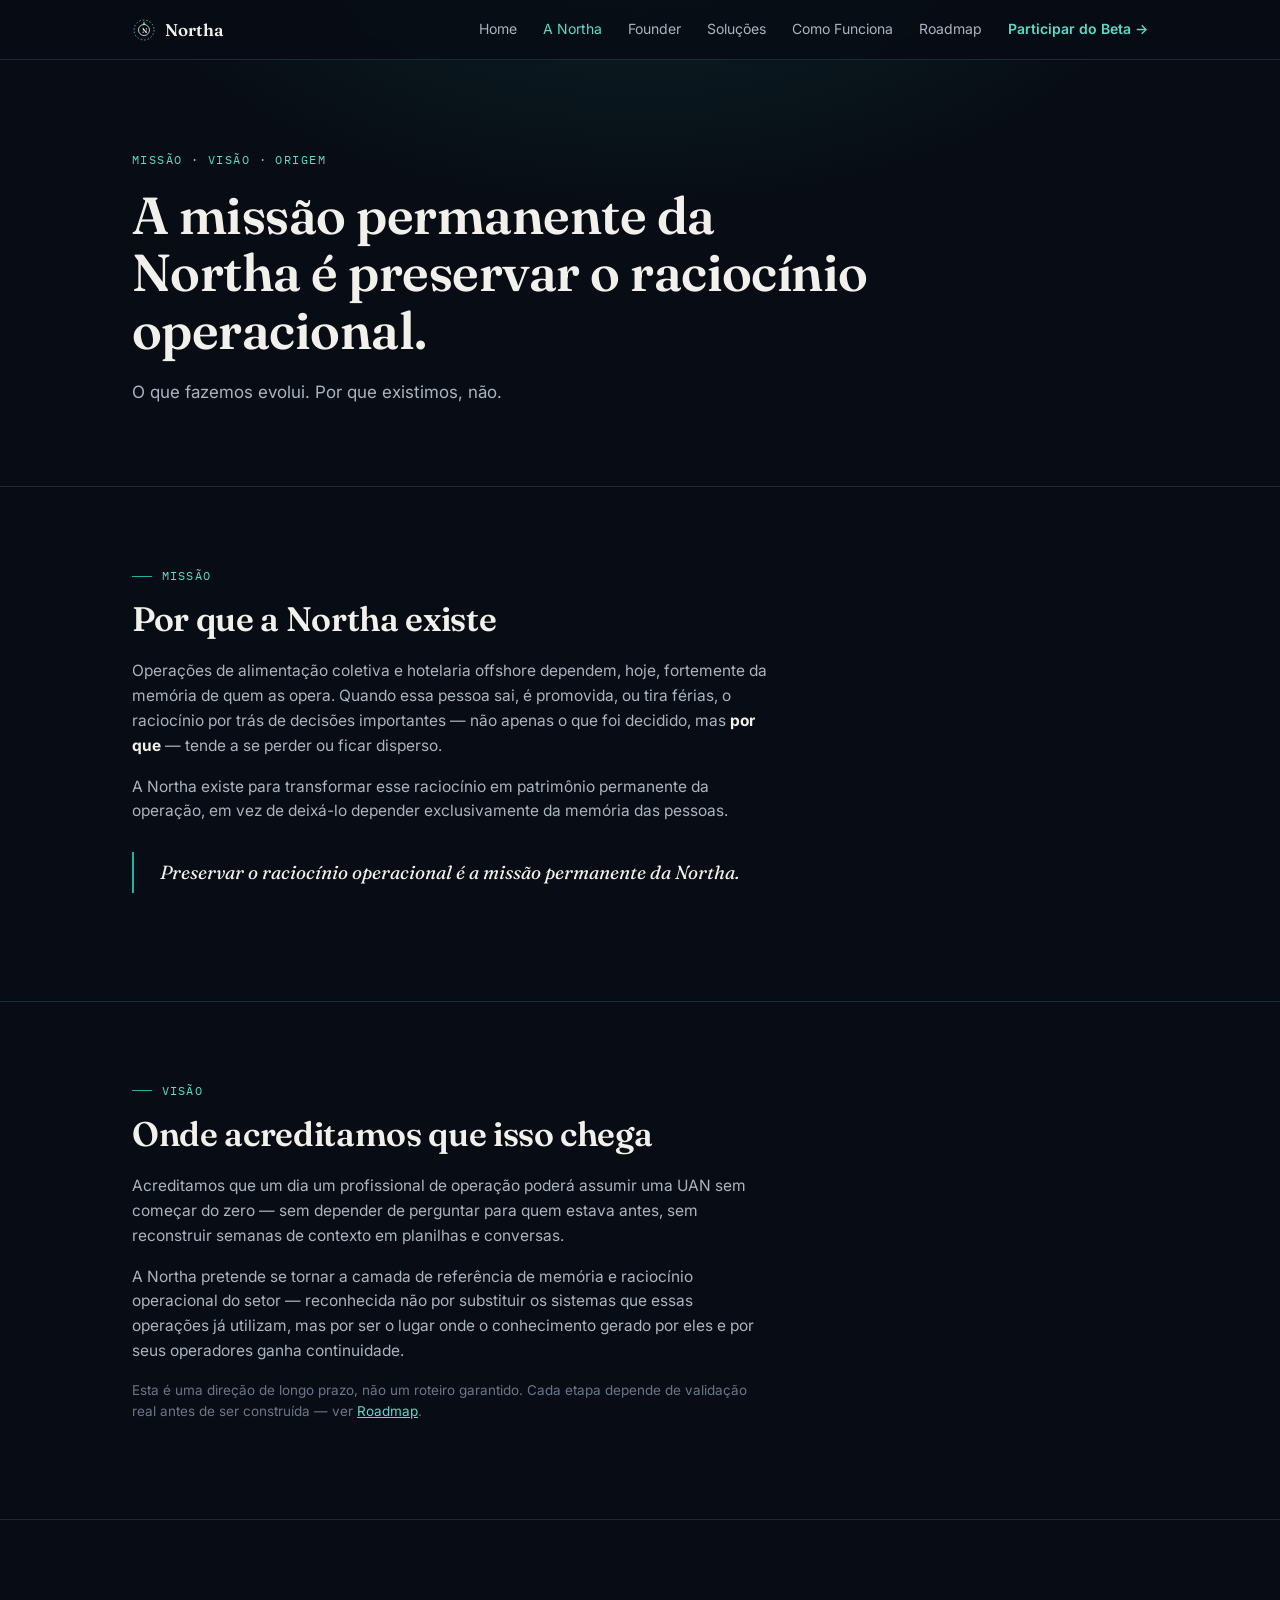
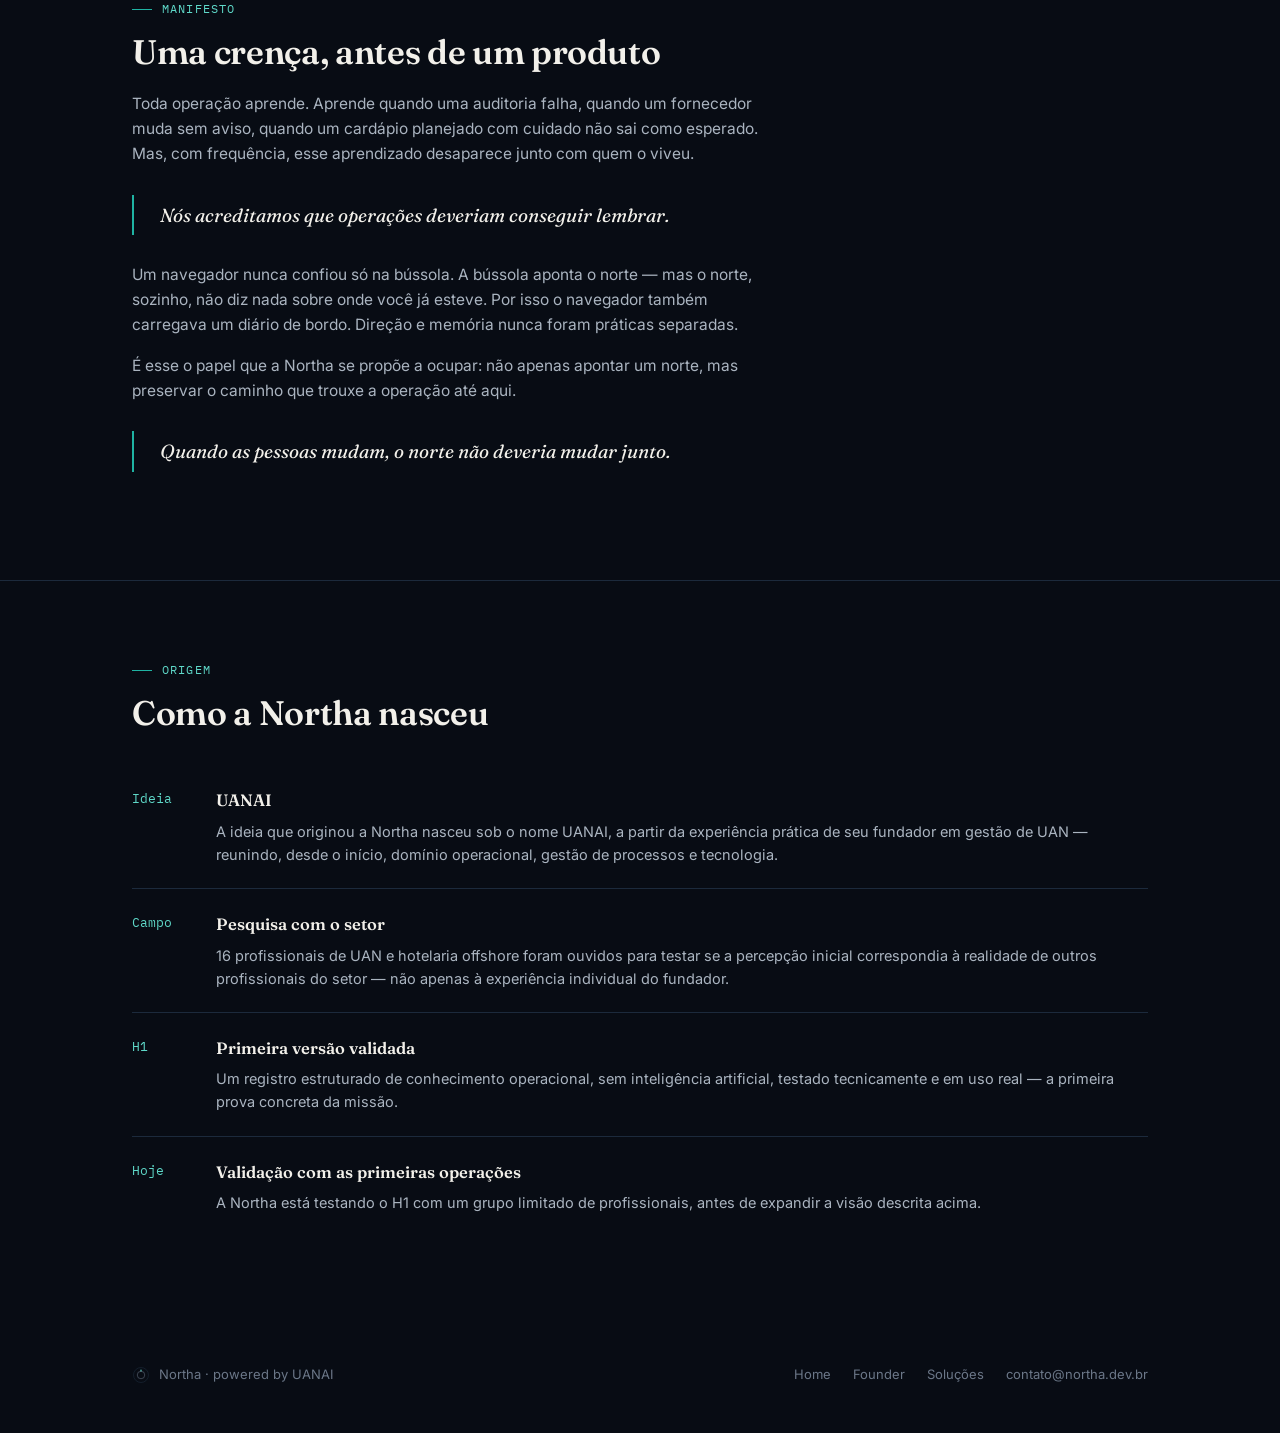
==== a-northa.html @ 6468fe75 "primeira versão do site institucional da Northa" ====
<!DOCTYPE html>
<html lang="pt-BR">
<head>
<meta charset="UTF-8">
<meta name="viewport" content="width=device-width, initial-scale=1.0">
<title>A Northa — Missão, Visão e Origem</title>
<link rel="preconnect" href="https://fonts.googleapis.com">
<link href="https://fonts.googleapis.com/css2?family=Fraunces:opsz,wght@9..144,500;9..144,600;9..144,700&family=Inter:wght@400;500;600;700&family=IBM+Plex+Mono:wght@400;500&display=swap" rel="stylesheet">
<link rel="stylesheet" href="shared.css">
</head>
<body>

<header class="site-nav">
  <div class="nav-inner">
    <a href="index.html" class="brand">
      <svg viewBox="0 0 48 48" fill="none"><circle cx="24" cy="24" r="20" stroke="#5fd9c9" stroke-width="1.6" stroke-dasharray="3 4"/><path d="M24 6 L27 15 L24 12 L21 15 Z" fill="#5fd9c9"/><circle cx="24" cy="24" r="11" stroke="#f2f0ea" stroke-width="1.6"/><text x="24" y="29" text-anchor="middle" font-family="Fraunces, serif" font-size="14" font-weight="600" fill="#f2f0ea">N</text></svg>
      <span class="brand-name">Northa</span>
    </a>
    <button class="nav-toggle" onclick="document.getElementById('navlinks').classList.toggle('open')">☰</button>
    <nav class="nav-links" id="navlinks">
      <a href="index.html">Home</a>
      <a href="a-northa.html" class="active">A Northa</a>
      <a href="founder.html">Founder</a>
      <a href="solucoes.html">Soluções</a>
      <a href="como-funciona.html">Como Funciona</a>
      <a href="roadmap.html">Roadmap</a>
      <a href="northa-landing.html" style="color:var(--teal-bright); font-weight:600;">Participar do Beta →</a>
    </nav>
  </div>
</header>

<main>
  <section class="page-hero">
    <div class="wrap">
      <div class="eyebrow">Missão · Visão · Origem</div>
      <h1 class="hero-title">A missão permanente da Northa é preservar o raciocínio operacional.</h1>
      <p class="hero-sub">O que fazemos evolui. Por que existimos, não.</p>
    </div>
  </section>

  <section>
    <div class="wrap">
      <div class="section-kicker">Missão</div>
      <h2 class="section-title">Por que a Northa existe</h2>
      <p class="body-text" style="margin-top:20px;">Operações de alimentação coletiva e hotelaria offshore dependem, hoje, fortemente da memória de quem as opera. Quando essa pessoa sai, é promovida, ou tira férias, o raciocínio por trás de decisões importantes — não apenas o que foi decidido, mas <strong>por que</strong> — tende a se perder ou ficar disperso.</p>
      <p class="body-text">A Northa existe para transformar esse raciocínio em patrimônio permanente da operação, em vez de deixá-lo depender exclusivamente da memória das pessoas.</p>
      <div class="quote-block">Preservar o raciocínio operacional é a missão permanente da Northa.</div>
    </div>
  </section>

  <section>
    <div class="wrap">
      <div class="section-kicker">Visão</div>
      <h2 class="section-title">Onde acreditamos que isso chega</h2>
      <p class="body-text" style="margin-top:20px;">Acreditamos que um dia um profissional de operação poderá assumir uma UAN sem começar do zero — sem depender de perguntar para quem estava antes, sem reconstruir semanas de contexto em planilhas e conversas.</p>
      <p class="body-text">A Northa pretende se tornar a camada de referência de memória e raciocínio operacional do setor — reconhecida não por substituir os sistemas que essas operações já utilizam, mas por ser o lugar onde o conhecimento gerado por eles e por seus operadores ganha continuidade.</p>
      <p class="body-text" style="color:var(--text-2); font-size:13.5px;">Esta é uma direção de longo prazo, não um roteiro garantido. Cada etapa depende de validação real antes de ser construída — ver <a href="roadmap.html" style="color:var(--teal-bright); text-decoration:underline;">Roadmap</a>.</p>
    </div>
  </section>

  <section>
    <div class="wrap">
      <div class="section-kicker">Manifesto</div>
      <h2 class="section-title" style="margin-bottom:20px;">Uma crença, antes de um produto</h2>
      <p class="body-text">Toda operação aprende. Aprende quando uma auditoria falha, quando um fornecedor muda sem aviso, quando um cardápio planejado com cuidado não sai como esperado. Mas, com frequência, esse aprendizado desaparece junto com quem o viveu.</p>
      <div class="quote-block">Nós acreditamos que operações deveriam conseguir lembrar.</div>
      <p class="body-text">Um navegador nunca confiou só na bússola. A bússola aponta o norte — mas o norte, sozinho, não diz nada sobre onde você já esteve. Por isso o navegador também carregava um diário de bordo. Direção e memória nunca foram práticas separadas.</p>
      <p class="body-text">É esse o papel que a Northa se propõe a ocupar: não apenas apontar um norte, mas preservar o caminho que trouxe a operação até aqui.</p>
      <div class="quote-block">Quando as pessoas mudam, o norte não deveria mudar junto.</div>
    </div>
  </section>

  <section>
    <div class="wrap">
      <div class="section-kicker">Origem</div>
      <h2 class="section-title">Como a Northa nasceu</h2>
      <div class="timeline" style="margin-top:32px;">
        <div class="timeline-item">
          <div class="timeline-mark">Ideia</div>
          <div class="timeline-body">
            <h3>UANAI</h3>
            <p>A ideia que originou a Northa nasceu sob o nome UANAI, a partir da experiência prática de seu fundador em gestão de UAN — reunindo, desde o início, domínio operacional, gestão de processos e tecnologia.</p>
          </div>
        </div>
        <div class="timeline-item">
          <div class="timeline-mark">Campo</div>
          <div class="timeline-body">
            <h3>Pesquisa com o setor</h3>
            <p>16 profissionais de UAN e hotelaria offshore foram ouvidos para testar se a percepção inicial correspondia à realidade de outros profissionais do setor — não apenas à experiência individual do fundador.</p>
          </div>
        </div>
        <div class="timeline-item">
          <div class="timeline-mark">H1</div>
          <div class="timeline-body">
            <h3>Primeira versão validada</h3>
            <p>Um registro estruturado de conhecimento operacional, sem inteligência artificial, testado tecnicamente e em uso real — a primeira prova concreta da missão.</p>
          </div>
        </div>
        <div class="timeline-item">
          <div class="timeline-mark">Hoje</div>
          <div class="timeline-body">
            <h3>Validação com as primeiras operações</h3>
            <p>A Northa está testando o H1 com um grupo limitado de profissionais, antes de expandir a visão descrita acima.</p>
          </div>
        </div>
      </div>
    </div>
  </section>
</main>

<footer class="site-footer">
  <div class="wrap foot-inner">
    <div class="foot-brand">
      <svg viewBox="0 0 48 48" fill="none" width="18" height="18"><circle cx="24" cy="24" r="20" stroke="#1c2a3c" stroke-width="1.6"/><path d="M24 8 L27 16 L24 13 L21 16 Z" fill="#5fd9c9"/><circle cx="24" cy="24" r="10" stroke="#6b7788" stroke-width="1.4"/></svg>
      <span>Northa · powered by UANAI</span>
    </div>
    <div class="foot-links">
      <a href="index.html">Home</a>
      <a href="founder.html">Founder</a>
      <a href="solucoes.html">Soluções</a>
      <a href="mailto:contato@northa.dev.br">contato@northa.dev.br</a>
    </div>
  </div>
</footer>

</body>
</html>
---- shared.css ----
/* ================= NORTHA — SISTEMA VISUAL INSTITUCIONAL ================= */
:root{
  --bg-0:#080c14; --bg-1:#0c1420; --bg-2:#101c2c; --line:#1c2a3c;
  --teal:#1fb3a3; --teal-bright:#5fd9c9; --text-0:#f2f0ea; --text-1:#aab4c0; --text-2:#6b7788;
}
*{box-sizing:border-box; margin:0; padding:0;}
html{scroll-behavior:smooth;}
body{
  background:var(--bg-0); color:var(--text-0); font-family:'Inter',sans-serif;
  line-height:1.6; -webkit-font-smoothing:antialiased; overflow-x:hidden;
}
.serif{ font-family:'Fraunces', serif; }
.mono{ font-family:'IBM Plex Mono', monospace; }
a{ color:inherit; text-decoration:none; }
::selection{ background:var(--teal); color:var(--bg-0); }
.wrap{ max-width:1080px; margin:0 auto; padding:0 32px; }
@media(max-width:640px){ .wrap{ padding:0 20px; } }

/* ---------- NAV ---------- */
header.site-nav{
  position:fixed; top:0; left:0; right:0; z-index:50;
  background:rgba(8,12,20,0.86); backdrop-filter: blur(10px);
  border-bottom:1px solid var(--line);
}
.nav-inner{
  display:flex; align-items:center; justify-content:space-between;
  padding:16px 32px; max-width:1080px; margin:0 auto; gap:20px;
}
.brand{ display:flex; align-items:center; gap:9px; flex-shrink:0; }
.brand svg{ width:24px; height:24px; }
.brand-name{ font-family:'Fraunces',serif; font-weight:600; font-size:17px; }
.nav-links{ display:flex; gap:26px; font-size:14px; color:var(--text-1); flex-wrap:wrap; }
.nav-links a:hover, .nav-links a.active{ color:var(--teal-bright); }
.nav-toggle{ display:none; background:none; border:none; color:var(--text-0); font-size:22px; cursor:pointer; }
@media(max-width:800px){
  .nav-links{
    display:none; position:absolute; top:100%; left:0; right:0;
    background:var(--bg-0); border-bottom:1px solid var(--line);
    flex-direction:column; padding:16px 32px 24px; gap:16px;
  }
  .nav-links.open{ display:flex; }
  .nav-toggle{ display:block; }
}

/* ---------- HERO SHARED ---------- */
.page-hero{ padding:150px 0 80px; border-bottom:1px solid var(--line); position:relative; }
.page-hero::before{
  content:''; position:absolute; inset:0;
  background:radial-gradient(ellipse 900px 460px at 50% -12%, rgba(31,179,163,0.13), transparent 60%);
  pointer-events:none;
}
.eyebrow{
  font-family:'IBM Plex Mono',monospace; font-size:12px; letter-spacing:0.12em; text-transform:uppercase;
  color:var(--teal-bright); margin-bottom:18px; position:relative; z-index:1;
}
h1.hero-title{
  font-family:'Fraunces',serif; font-weight:600; font-size:clamp(30px,4.6vw,52px);
  line-height:1.1; letter-spacing:-0.01em; max-width:760px; position:relative; z-index:1;
}
p.hero-sub{ font-size:17px; color:var(--text-1); max-width:600px; margin-top:20px; position:relative; z-index:1; }

/* ---------- SECTION SHARED ---------- */
section{ padding:80px 0; border-bottom:1px solid var(--line); }
section:last-of-type{ border-bottom:none; }
.section-kicker{
  font-family:'IBM Plex Mono',monospace; font-size:11.5px; letter-spacing:0.1em; text-transform:uppercase;
  color:var(--teal-bright); margin-bottom:14px; display:flex; align-items:center; gap:10px;
}
.section-kicker::before{ content:''; width:20px; height:1px; background:var(--teal); }
h2.section-title{
  font-family:'Fraunces',serif; font-weight:600; font-size:clamp(24px,3vw,34px); line-height:1.18; letter-spacing:-0.01em;
}
p.section-lead{ color:var(--text-1); font-size:16px; margin-top:14px; max-width:600px; }
p.body-text{ color:var(--text-1); font-size:15.5px; margin-bottom:16px; max-width:640px; }
p.body-text strong{ color:var(--text-0); }

/* ---------- CARDS / GRIDS ---------- */
.card-grid{ display:grid; gap:1px; background:var(--line); border:1px solid var(--line); }
.grid-2{ grid-template-columns:repeat(2,1fr); }
.grid-3{ grid-template-columns:repeat(3,1fr); }
@media(max-width:760px){ .grid-2, .grid-3{ grid-template-columns:1fr; } }
.card{ background:var(--bg-1); padding:32px 28px; }
.card-title{ font-family:'Fraunces',serif; font-weight:600; font-size:19px; margin-bottom:10px; }
.card-desc{ font-size:14.5px; color:var(--text-1); line-height:1.55; }
.card-icon{ width:32px; height:32px; color:var(--teal-bright); margin-bottom:16px; }

/* ---------- QUOTE / MANIFESTO BLOCK ---------- */
.quote-block{
  border-left:2px solid var(--teal); padding:6px 0 6px 26px; margin:28px 0;
  font-family:'Fraunces',serif; font-size:19px; font-style:italic; color:var(--text-0); line-height:1.5;
}

/* ---------- TIMELINE (used sparingly, order carries meaning) ---------- */
.timeline{ display:flex; flex-direction:column; gap:0; }
.timeline-item{ display:flex; gap:20px; padding:22px 0; border-bottom:1px solid var(--line); }
.timeline-item:last-child{ border-bottom:none; }
.timeline-mark{
  font-family:'IBM Plex Mono',monospace; color:var(--teal-bright); font-size:13px;
  flex-shrink:0; width:64px; padding-top:2px;
}
.timeline-body h3{ font-family:'Fraunces',serif; font-weight:600; font-size:16.5px; margin-bottom:6px; }
.timeline-body p{ font-size:14.5px; color:var(--text-1); }

/* ---------- BUTTONS ---------- */
.btn{ display:inline-block; font-size:14px; font-weight:600; padding:13px 26px; border-radius:3px; cursor:pointer; border:none; transition:all .2s ease; }
.btn-primary{ background:var(--teal); color:var(--bg-0); }
.btn-primary:hover{ background:var(--teal-bright); }
.btn-ghost{ border:1px solid var(--line); color:var(--text-0); background:transparent; }
.btn-ghost:hover{ border-color:var(--teal); color:var(--teal-bright); }

/* ---------- FOOTER ---------- */
footer.site-footer{ padding:48px 0; }
.foot-inner{ display:flex; justify-content:space-between; align-items:center; flex-wrap:wrap; gap:18px; }
.foot-brand{ display:flex; align-items:center; gap:9px; color:var(--text-2); font-size:13px; }
.foot-links{ display:flex; gap:22px; font-size:13px; color:var(--text-2); flex-wrap:wrap; }
.foot-links a:hover{ color:var(--teal-bright); }

/* ---------- DISCLAIMER (used on Roadmap) ---------- */
.disclaimer-box{
  background:var(--bg-1); border:1px dashed var(--line); border-radius:4px;
  padding:18px 22px; font-size:13.5px; color:var(--text-2); margin-bottom:32px;
}
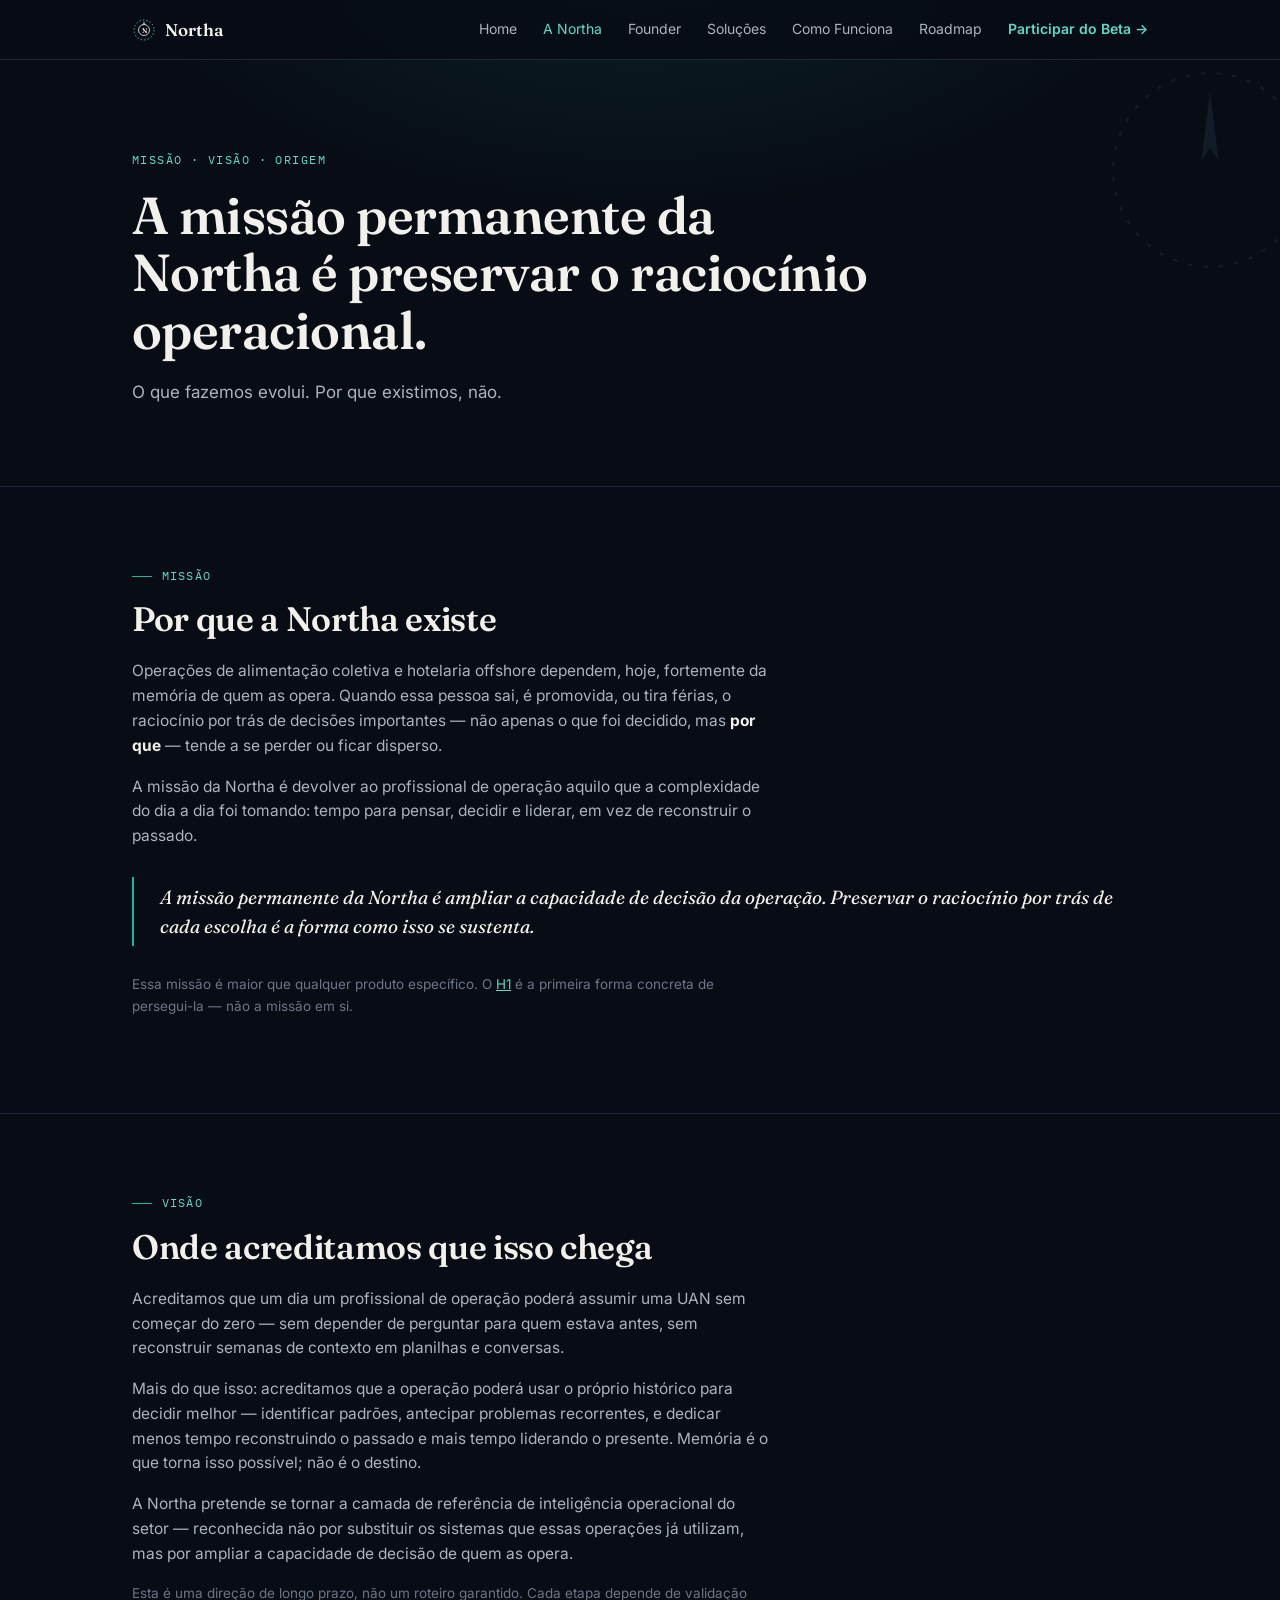
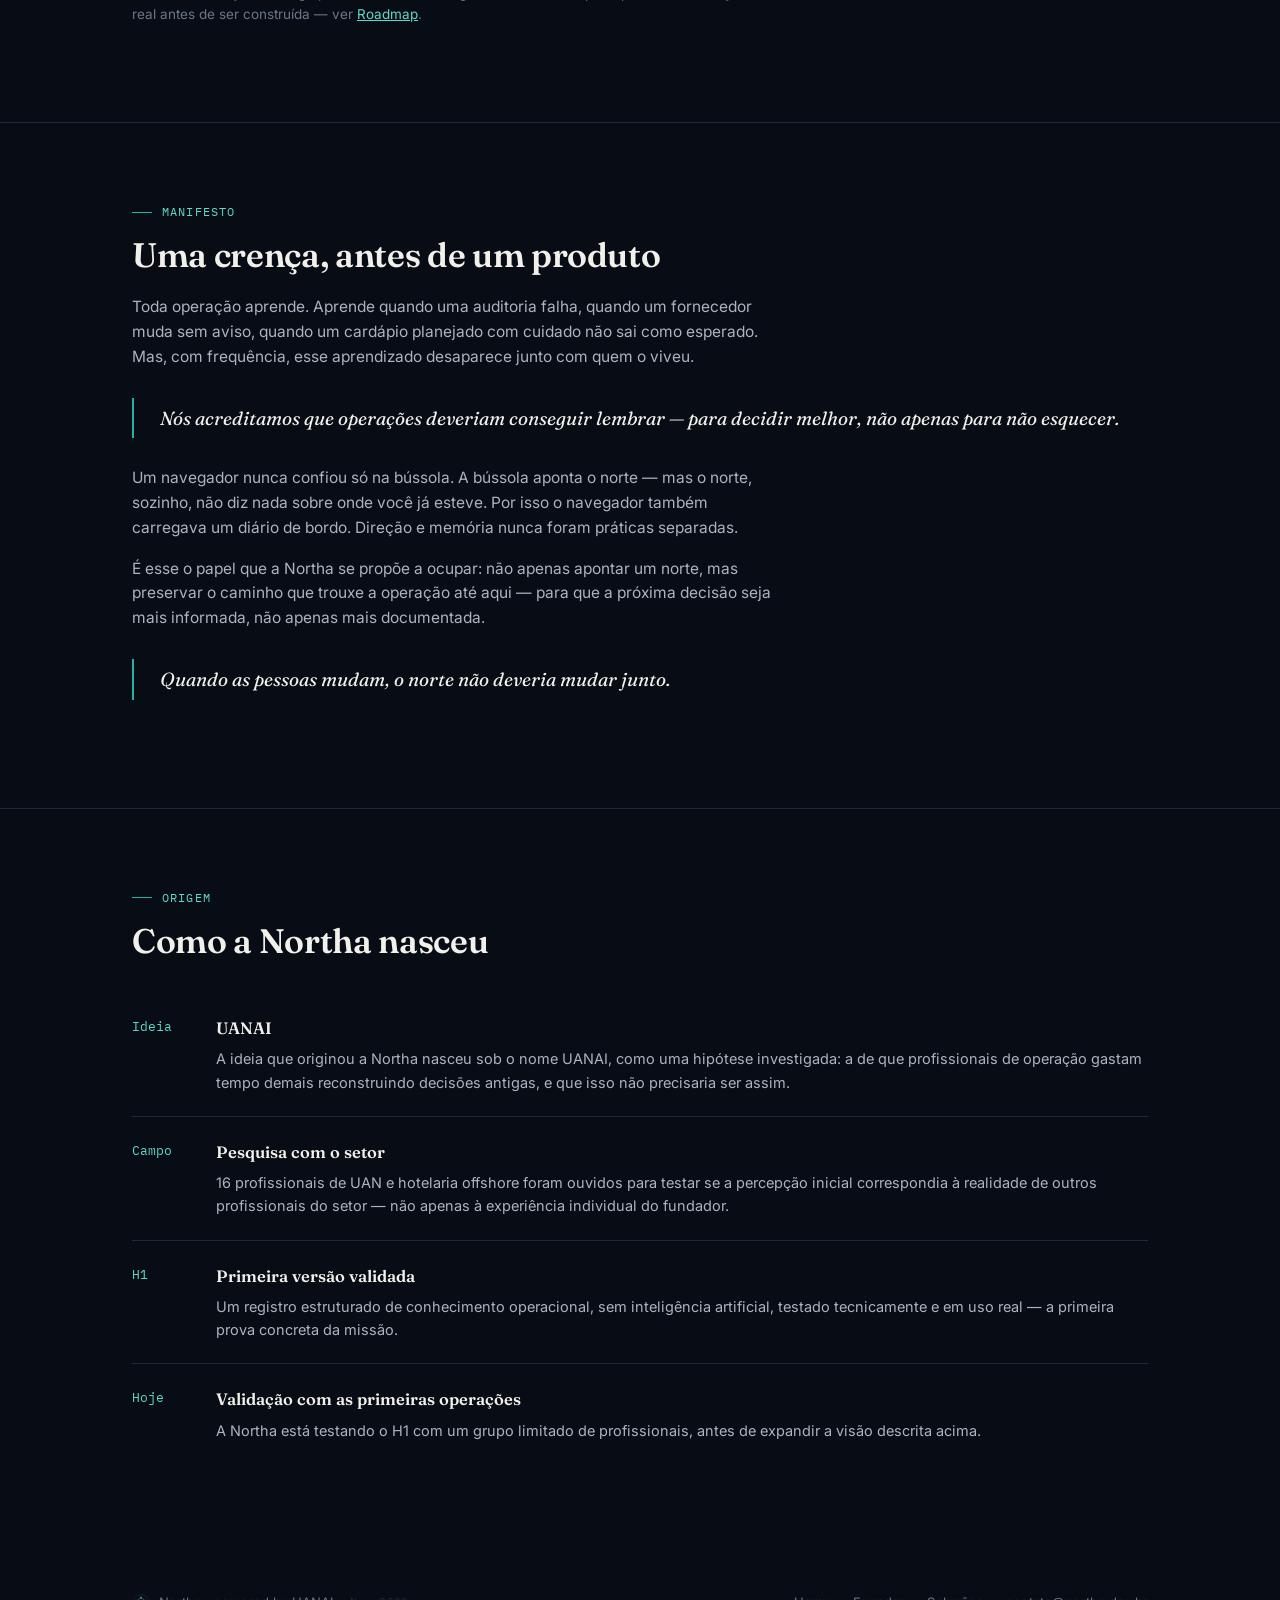
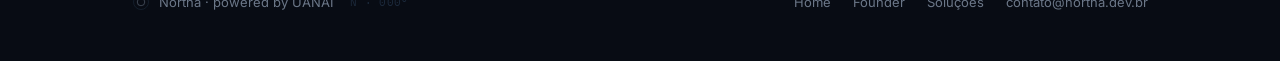
==== commit ddb36992: "revisão de comunicação institucional - auditoria P0-P25" ====
--- a/a-northa.html
+++ b/a-northa.html
@@ -43,8 +43,9 @@
       <div class="section-kicker">Missão</div>
       <h2 class="section-title">Por que a Northa existe</h2>
       <p class="body-text" style="margin-top:20px;">Operações de alimentação coletiva e hotelaria offshore dependem, hoje, fortemente da memória de quem as opera. Quando essa pessoa sai, é promovida, ou tira férias, o raciocínio por trás de decisões importantes — não apenas o que foi decidido, mas <strong>por que</strong> — tende a se perder ou ficar disperso.</p>
-      <p class="body-text">A Northa existe para transformar esse raciocínio em patrimônio permanente da operação, em vez de deixá-lo depender exclusivamente da memória das pessoas.</p>
-      <div class="quote-block">Preservar o raciocínio operacional é a missão permanente da Northa.</div>
+      <p class="body-text">A missão da Northa é devolver ao profissional de operação aquilo que a complexidade do dia a dia foi tomando: tempo para pensar, decidir e liderar, em vez de reconstruir o passado.</p>
+      <div class="quote-block">A missão permanente da Northa é ampliar a capacidade de decisão da operação. Preservar o raciocínio por trás de cada escolha é a forma como isso se sustenta.</div>
+      <p class="body-text" style="color:var(--text-2); font-size:13.5px;">Essa missão é maior que qualquer produto específico. O <a href="solucoes.html" style="color:var(--teal-bright); text-decoration:underline;">H1</a> é a primeira forma concreta de persegui-la — não a missão em si.</p>
     </div>
   </section>
 
@@ -53,7 +54,8 @@
       <div class="section-kicker">Visão</div>
       <h2 class="section-title">Onde acreditamos que isso chega</h2>
       <p class="body-text" style="margin-top:20px;">Acreditamos que um dia um profissional de operação poderá assumir uma UAN sem começar do zero — sem depender de perguntar para quem estava antes, sem reconstruir semanas de contexto em planilhas e conversas.</p>
-      <p class="body-text">A Northa pretende se tornar a camada de referência de memória e raciocínio operacional do setor — reconhecida não por substituir os sistemas que essas operações já utilizam, mas por ser o lugar onde o conhecimento gerado por eles e por seus operadores ganha continuidade.</p>
+      <p class="body-text">Mais do que isso: acreditamos que a operação poderá usar o próprio histórico para decidir melhor — identificar padrões, antecipar problemas recorrentes, e dedicar menos tempo reconstruindo o passado e mais tempo liderando o presente. Memória é o que torna isso possível; não é o destino.</p>
+      <p class="body-text">A Northa pretende se tornar a camada de referência de inteligência operacional do setor — reconhecida não por substituir os sistemas que essas operações já utilizam, mas por ampliar a capacidade de decisão de quem as opera.</p>
       <p class="body-text" style="color:var(--text-2); font-size:13.5px;">Esta é uma direção de longo prazo, não um roteiro garantido. Cada etapa depende de validação real antes de ser construída — ver <a href="roadmap.html" style="color:var(--teal-bright); text-decoration:underline;">Roadmap</a>.</p>
     </div>
   </section>
@@ -63,9 +65,9 @@
       <div class="section-kicker">Manifesto</div>
       <h2 class="section-title" style="margin-bottom:20px;">Uma crença, antes de um produto</h2>
       <p class="body-text">Toda operação aprende. Aprende quando uma auditoria falha, quando um fornecedor muda sem aviso, quando um cardápio planejado com cuidado não sai como esperado. Mas, com frequência, esse aprendizado desaparece junto com quem o viveu.</p>
-      <div class="quote-block">Nós acreditamos que operações deveriam conseguir lembrar.</div>
+      <div class="quote-block">Nós acreditamos que operações deveriam conseguir lembrar — para decidir melhor, não apenas para não esquecer.</div>
       <p class="body-text">Um navegador nunca confiou só na bússola. A bússola aponta o norte — mas o norte, sozinho, não diz nada sobre onde você já esteve. Por isso o navegador também carregava um diário de bordo. Direção e memória nunca foram práticas separadas.</p>
-      <p class="body-text">É esse o papel que a Northa se propõe a ocupar: não apenas apontar um norte, mas preservar o caminho que trouxe a operação até aqui.</p>
+      <p class="body-text">É esse o papel que a Northa se propõe a ocupar: não apenas apontar um norte, mas preservar o caminho que trouxe a operação até aqui — para que a próxima decisão seja mais informada, não apenas mais documentada.</p>
       <div class="quote-block">Quando as pessoas mudam, o norte não deveria mudar junto.</div>
     </div>
   </section>
@@ -79,7 +81,7 @@
           <div class="timeline-mark">Ideia</div>
           <div class="timeline-body">
             <h3>UANAI</h3>
-            <p>A ideia que originou a Northa nasceu sob o nome UANAI, a partir da experiência prática de seu fundador em gestão de UAN — reunindo, desde o início, domínio operacional, gestão de processos e tecnologia.</p>
+            <p>A ideia que originou a Northa nasceu sob o nome UANAI, como uma hipótese investigada: a de que profissionais de operação gastam tempo demais reconstruindo decisões antigas, e que isso não precisaria ser assim.</p>
           </div>
         </div>
         <div class="timeline-item">
@@ -112,7 +114,7 @@
   <div class="wrap foot-inner">
     <div class="foot-brand">
       <svg viewBox="0 0 48 48" fill="none" width="18" height="18"><circle cx="24" cy="24" r="20" stroke="#1c2a3c" stroke-width="1.6"/><path d="M24 8 L27 16 L24 13 L21 16 Z" fill="#5fd9c9"/><circle cx="24" cy="24" r="10" stroke="#6b7788" stroke-width="1.4"/></svg>
-      <span>Northa · powered by UANAI</span>
+      <span>Northa · powered by UANAI</span><span class="coord">N · 000°</span>
     </div>
     <div class="foot-links">
       <a href="index.html">Home</a>
--- a/shared.css
+++ b/shared.css
@@ -43,12 +43,18 @@
 }
 
 /* ---------- HERO SHARED ---------- */
-.page-hero{ padding:150px 0 80px; border-bottom:1px solid var(--line); position:relative; }
+.page-hero{ padding:150px 0 80px; border-bottom:1px solid var(--line); position:relative; overflow:hidden; }
 .page-hero::before{
   content:''; position:absolute; inset:0;
   background:radial-gradient(ellipse 900px 460px at 50% -12%, rgba(31,179,163,0.13), transparent 60%);
   pointer-events:none;
 }
+.page-hero::after{
+  content:''; position:absolute; top:60px; right:-40px; width:220px; height:220px;
+  background-image: url("data:image/svg+xml,%3Csvg xmlns='http://www.w3.org/2000/svg' viewBox='0 0 100 100'%3E%3Ccircle cx='50' cy='50' r='44' fill='none' stroke='%231c2a3c' stroke-width='1' stroke-dasharray='2 5'/%3E%3Cpath d='M50 14 L54 46 L50 40 L46 46 Z' fill='%231c2a3c'/%3E%3C/svg%3E");
+  background-repeat:no-repeat; background-size:contain; opacity:0.5; pointer-events:none;
+}
+@media(max-width:760px){ .page-hero::after{ display:none; } }
 .eyebrow{
   font-family:'IBM Plex Mono',monospace; font-size:12px; letter-spacing:0.12em; text-transform:uppercase;
   color:var(--teal-bright); margin-bottom:18px; position:relative; z-index:1;
@@ -109,9 +115,10 @@
 .btn-ghost:hover{ border-color:var(--teal); color:var(--teal-bright); }
 
 /* ---------- FOOTER ---------- */
-footer.site-footer{ padding:48px 0; }
+footer.site-footer{ padding:48px 0; position:relative; }
 .foot-inner{ display:flex; justify-content:space-between; align-items:center; flex-wrap:wrap; gap:18px; }
 .foot-brand{ display:flex; align-items:center; gap:9px; color:var(--text-2); font-size:13px; }
+.foot-brand .coord{ font-family:'IBM Plex Mono',monospace; font-size:10.5px; color:var(--line); margin-left:8px; letter-spacing:0.03em; }
 .foot-links{ display:flex; gap:22px; font-size:13px; color:var(--text-2); flex-wrap:wrap; }
 .foot-links a:hover{ color:var(--teal-bright); }
 
